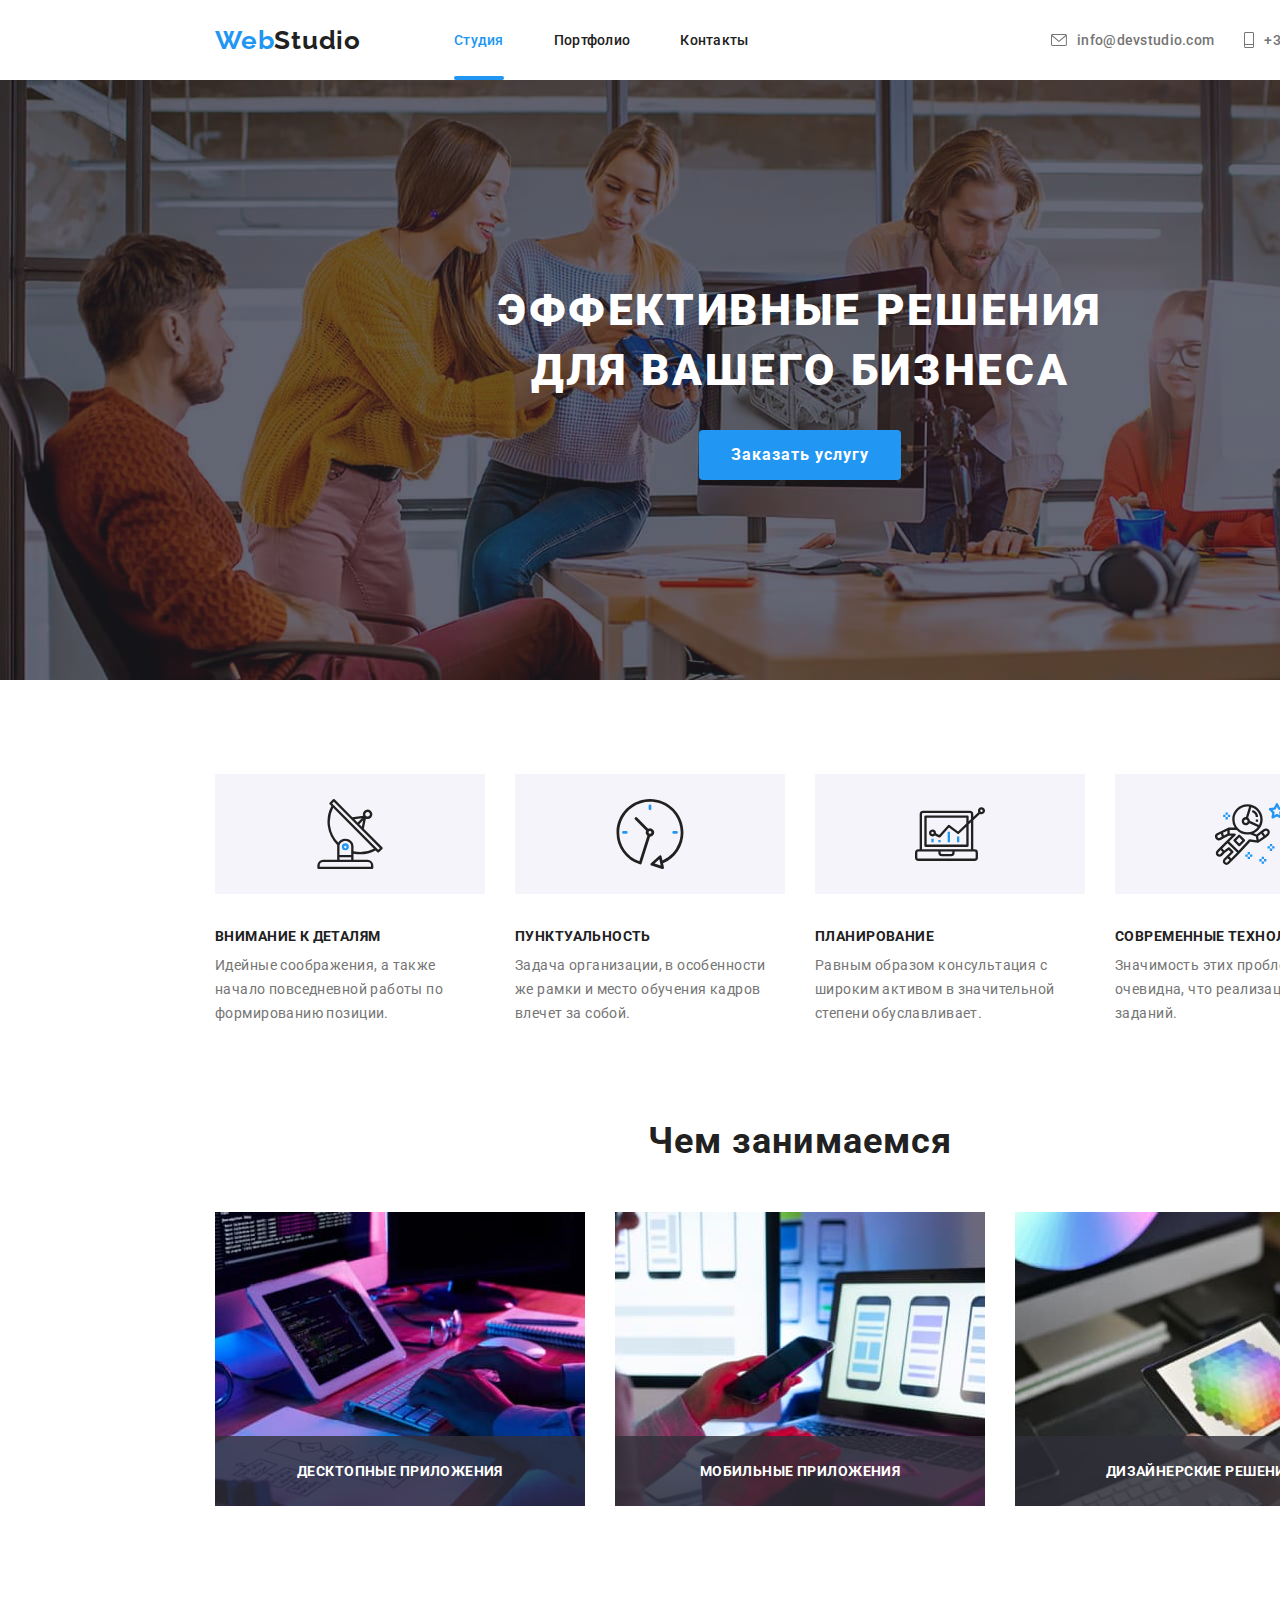
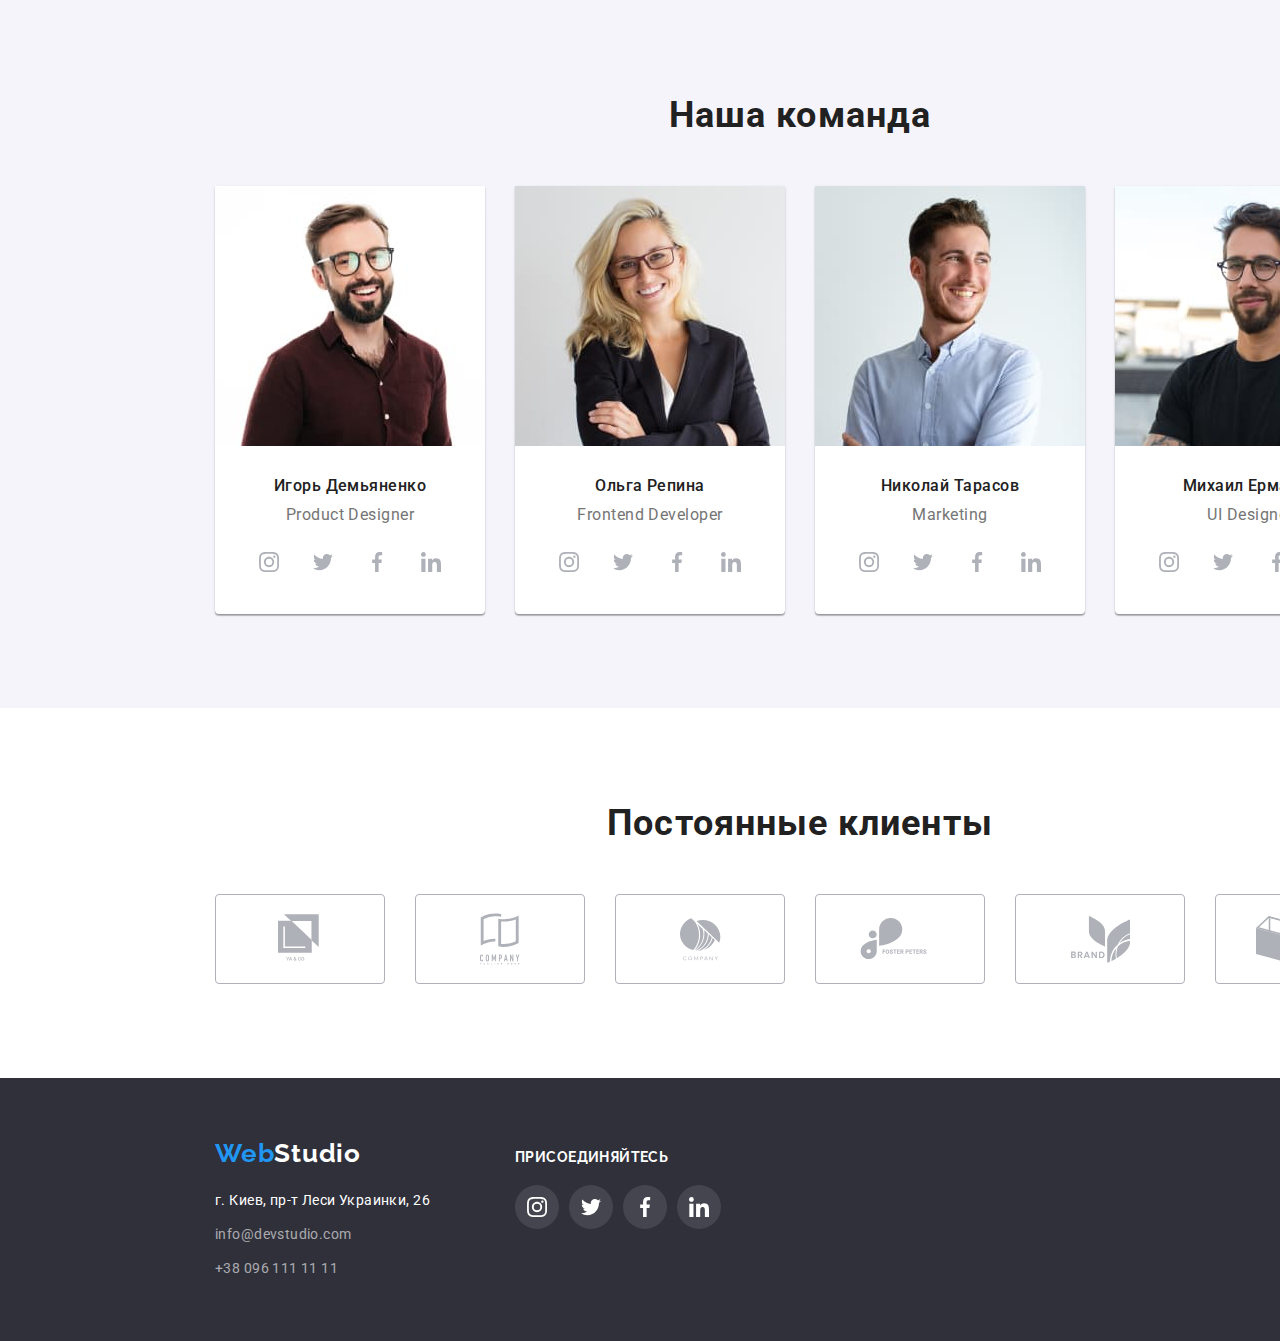
==== index.html @ 49506a16 "Copy HW5" ====
<!DOCTYPE html>
<html lang="ru">
  <head>
    <meta charset="UTF-8" />
    <meta name="viewport" content="width=device-width, initial-scale=1.0" />
    <title>Студия</title>
    <link
      rel="stylesheet"
      href="https://cdnjs.cloudflare.com/ajax/libs/modern-normalize/1.0.0/modern-normalize.css"
    />
    <link
      href="https://fonts.googleapis.com/css2?family=Raleway:wght@700&family=Roboto:wght@400;500;700;900&display=swap"
      rel="stylesheet"
    />
    <link rel="stylesheet" href="./css/styles.css" />
  </head>
  <body>
    <header class="header">
      <div class="container">
        <a class="logo link" href="./index.html">
          <span class="logo-accent">Web</span>Studio
        </a>
        <nav class="navigation">
          <ul class="navigation-list list">
            <li class="navigation-list-item">
              <a class="navigation-list-link link current" href="./index.html"
                >Студия</a
              >
            </li>
            <li class="navigation-list-item">
              <a class="navigation-list-link link" href="./portfolio.html"
                >Портфолио</a
              >
            </li>
            <li class="navigation-list-item">
              <a class="navigation-list-link link" href="">Контакты</a>
            </li>
          </ul>
        </nav>
        <address class="address">
          <ul class="address-list list">
            <li class="address-list-item">
              <a class="header-mail-link link" href="mailto:info@devstudio.com">
                <svg width="16" height="12">
                  <use href="./images/sprite.svg#icon-envelope"></use>
                </svg>
                info@devstudio.com</a
              >
            </li>
            <li class="address-list-item">
              <a class="header-tel-link link" href="tel:+380961111111">
                <svg width="10" height="16">
                  <use href="./images/sprite.svg#icon-phone"></use>
                </svg>
                +38 096 111 11 11</a
              >
            </li>
          </ul>
        </address>
      </div>
    </header>
    <main>
      <!--Hero-->
      <section class="hero">
        <div class="container">
          <h1 class="hero-title">Эффективные решения для вашего бизнеса</h1>
          <button data-modal-open class="modal-btn" type="button">
            Заказать услугу
          </button>
        </div>
      </section>
      <!--Features-->
      <section class="features">
        <h2 class="features-title">Особенности</h2>
        <ul class="features-list list container">
          <li class="features-list-item">
            <svg width="270" height="120">
              <use href="./images/sprite.svg#icon-antenna"></use>
            </svg>
            <h3 class="features-list-item-title">Внимание к деталям</h3>
            <p class="features-list-item-description">
              Идейные соображения, а также начало повседневной работы по
              формированию позиции.
            </p>
          </li>
          <li class="features-list-item">
            <svg width="270" height="120">
              <use href="./images/sprite.svg#icon-clock"></use>
            </svg>
            <h3 class="features-list-item-title">Пунктуальность</h3>
            <p class="features-list-item-description">
              Задача организации, в особенности же рамки и место обучения кадров
              влечет за собой.
            </p>
          </li>
          <li class="features-list-item">
            <svg width="270" height="120">
              <use href="./images/sprite.svg#icon-diagram"></use>
            </svg>
            <h3 class="features-list-item-title">Планирование</h3>
            <p class="features-list-item-description">
              Равным образом консультация с широким активом в значительной
              степени обуславливает.
            </p>
          </li>
          <li class="features-list-item">
            <svg width="270" height="120">
              <use href="./images/sprite.svg#icon-astronaut"></use>
            </svg>
            <h3 class="features-list-item-title">Современные технологии</h3>
            <p class="features-list-item-description">
              Значимость этих проблем настолько очевидна, что реализация
              плановых заданий.
            </p>
          </li>
        </ul>
      </section>
      <!--Services-->
      <section class="sercvices">
        <div class="container">
          <h2 class="title services-title">Чем занимаемся</h2>
          <ul class="services-list list">
            <li class="services-list-item">
              <img
                class="services-list-img"
                src="./images/mainpage/services/service1.jpg"
                alt="человек пишет код на компьютере"
                width="370"
                height="294"
              />
              <p>Десктопные приложения</p>
            </li>
            <li class="services-list-item">
              <img
                class="services-list-img"
                src="./images/mainpage/services/service2.jpg"
                alt="человек сморит на ноутбуке дизайны мобильных приложений и держит смартфон в руках"
                width="370"
                height="294"
              />
              <p>Мобильные приложения</p>
            </li>
            <li class="services-list-item">
              <img
                class="services-list-img"
                src="./images/mainpage/services/service3.jpg"
                alt="руки человека держат планшет с изображением палитры цветов"
                width="370"
                height="294"
              />
              <p>Дизайнерские решения</p>
            </li>
          </ul>
        </div>
      </section>
      <!--Our Team-->
      <section class="team">
        <div class="container">
          <h2 class="title team-title">Наша команда</h2>
          <ul class="team-list list">
            <li class="team-list-item">
              <img
                class="team-list-img"
                src="./images/mainpage/team/team-member1.jpg"
                alt="мужчина в очках и коричневой ребашке улыбаеться"
                width="270"
                height="260"
              />
              <h3 class="team-list-subtitle">Игорь Демьяненко</h3>
              <p class="team-list-item-description" lang="en">
                Product Designer
              </p>
              <ul class="social-links list">
                <li class="social-link-item">
                  <a
                    class="team-social-link link"
                    href=""
                    aria-label="instagram"
                  >
                    <svg width="20" height="20">
                      <use href="./images/sprite.svg#icon-instagram"></use>
                    </svg>
                  </a>
                </li>
                <li class="social-link-item">
                  <a class="team-social-link link" href="" aria-label="twitter">
                    <svg width="20" height="20">
                      <use href="./images/sprite.svg#icon-twitter"></use>
                    </svg>
                  </a>
                </li>
                <li class="social-link-item">
                  <a
                    class="team-social-link link"
                    href=""
                    aria-label="facebook"
                  >
                    <svg width="20" height="20">
                      <use href="./images/sprite.svg#icon-facebook"></use>
                    </svg>
                  </a>
                </li>
                <li class="social-link-item">
                  <a
                    class="team-social-link link"
                    href=""
                    aria-label="linkedin"
                  >
                    <svg width="20" height="20">
                      <use href="./images/sprite.svg#icon-linkedin"></use>
                    </svg>
                  </a>
                </li>
              </ul>
            </li>
            <li class="team-list-item">
              <img
                class="team-list-img"
                src="./images/mainpage/team/team-member2.jpg"
                alt="женщина в очках и черном педжаке улыбаеться"
                width="270"
                height="260"
              />
              <h3 class="team-list-subtitle">Ольга Репина</h3>
              <p class="team-list-item-description" lang="en">
                Frontend Developer
              </p>
              <ul class="social-links list">
                <li class="social-link-item">
                  <a
                    class="team-social-link link"
                    href=""
                    aria-label="instagram"
                  >
                    <svg width="20" height="20">
                      <use href="./images/sprite.svg#icon-instagram"></use>
                    </svg>
                  </a>
                </li>
                <li class="social-link-item">
                  <a class="team-social-link link" href="" aria-label="twitter">
                    <svg width="20" height="20">
                      <use href="./images/sprite.svg#icon-twitter"></use>
                    </svg>
                  </a>
                </li>
                <li class="social-link-item">
                  <a
                    class="team-social-link link"
                    href=""
                    aria-label="facebook"
                  >
                    <svg width="20" height="20">
                      <use href="./images/sprite.svg#icon-facebook"></use>
                    </svg>
                  </a>
                </li>
                <li class="social-link-item">
                  <a
                    class="team-social-link link"
                    href=""
                    aria-label="linkedin"
                  >
                    <svg width="20" height="20">
                      <use href="./images/sprite.svg#icon-linkedin"></use>
                    </svg>
                  </a>
                </li>
              </ul>
            </li>
            <li class="team-list-item">
              <img
                class="team-list-img"
                src="./images/mainpage/team/team-member3.jpg"
                alt="мужчина в белой ребашке улыбаеться"
                width="270"
                height="260"
              />
              <h3 class="team-list-subtitle">Николай Тарасов</h3>
              <p class="team-list-item-description" lang="en">Marketing</p>
              <ul class="social-links list">
                <li class="social-link-item">
                  <a
                    class="team-social-link link"
                    href=""
                    aria-label="instagram"
                  >
                    <svg width="20" height="20">
                      <use href="./images/sprite.svg#icon-instagram"></use>
                    </svg>
                  </a>
                </li>
                <li class="social-link-item">
                  <a class="team-social-link link" href="" aria-label="twitter">
                    <svg width="20" height="20">
                      <use href="./images/sprite.svg#icon-twitter"></use>
                    </svg>
                  </a>
                </li>
                <li class="social-link-item">
                  <a
                    class="team-social-link link"
                    href=""
                    aria-label="facebook"
                  >
                    <svg width="20" height="20">
                      <use href="./images/sprite.svg#icon-facebook"></use>
                    </svg>
                  </a>
                </li>
                <li class="social-link-item">
                  <a
                    class="team-social-link link"
                    href=""
                    aria-label="linkedin"
                  >
                    <svg width="20" height="20">
                      <use href="./images/sprite.svg#icon-linkedin"></use>
                    </svg>
                  </a>
                </li>
              </ul>
            </li>
            <li class="team-list-item">
              <img
                class="team-list-img"
                src="./images/mainpage/team/team-member4.jpg"
                alt="мужчина в очках и черной футболке улыбаеться"
                width="270"
                height="260"
              />
              <h3 class="team-list-subtitle">Михаил Ермаков</h3>
              <p class="team-list-item-description" lang="en">UI Designer</p>
              <ul class="social-links list">
                <li class="social-link-item">
                  <a
                    class="team-social-link link"
                    href=""
                    aria-label="instagram"
                  >
                    <svg width="20" height="20">
                      <use href="./images/sprite.svg#icon-instagram"></use>
                    </svg>
                  </a>
                </li>
                <li class="social-link-item">
                  <a class="team-social-link link" href="" aria-label="twitter">
                    <svg width="20" height="20">
                      <use href="./images/sprite.svg#icon-twitter"></use>
                    </svg>
                  </a>
                </li>
                <li class="social-link-item">
                  <a
                    class="team-social-link link"
                    href=""
                    aria-label="facebook"
                  >
                    <svg width="20" height="20">
                      <use href="./images/sprite.svg#icon-facebook"></use>
                    </svg>
                  </a>
                </li>
                <li class="social-link-item">
                  <a
                    class="team-social-link link"
                    href=""
                    aria-label="linkedin"
                  >
                    <svg width="20" height="20">
                      <use href="./images/sprite.svg#icon-linkedin"></use>
                    </svg>
                  </a>
                </li>
              </ul>
            </li>
          </ul>
        </div>
      </section>
      <!-- Our clients -->
      <section class="clients">
        <div class="container">
          <h2 class="title clients-title">Постоянные клиенты</h2>
          <ul class="clients-list list">
            <li class="clients-list-item">
              <a class="clients-logo-link" href="">
                <svg width="45" height="50">
                  <use href="./images/sprite.svg#icon-logo-1"></use>
                </svg>
              </a>
            </li>
            <li class="clients-list-item">
              <a class="clients-logo-link" href="">
                <svg width="40" height="52">
                  <use href="./images/sprite.svg#icon-logo-2"></use>
                </svg>
              </a>
            </li>
            <li class="clients-list-item">
              <a class="clients-logo-link" href="">
                <svg width="41" height="43">
                  <use href="./images/sprite.svg#icon-logo-3"></use>
                </svg>
              </a>
            </li>
            <li class="clients-list-item">
              <a class="clients-logo-link" href="">
                <svg width="80" height="42">
                  <use href="./images/sprite.svg#icon-logo-4"></use>
                </svg>
              </a>
            </li>
            <li class="clients-list-item">
              <a class="clients-logo-link" href="">
                <svg width="59" height="47">
                  <use href="./images/sprite.svg#icon-logo-5"></use>
                </svg>
              </a>
            </li>
            <li class="clients-list-item">
              <a class="clients-logo-link" href="">
                <svg width="89" height="46">
                  <use href="./images/sprite.svg#icon-logo-6"></use>
                </svg>
              </a>
            </li>
          </ul>
        </div>
      </section>
    </main>

    <footer class="footer">
      <div class="container">
        <div class="footer-address">
          <a class="logo logo-dark-theme link" href="./index.html">
            <span class="logo-accent">Web</span>Studio
          </a>
          <address class="address">
            <ul class="adress-list list">
              <li class="footer-adress-list-item">
                <a
                  class="adress-list-map link"
                  href="https://www.google.com/maps/place/бул.+Леси+Украинки,+26,+Киев,+02000"
                  target="_blank"
                  >г. Киев, пр-т Леси Украинки, 26
                </a>
              </li>
              <li class="footer-adress-list-item">
                <a
                  class="adress-list-mail link"
                  href="mailto:info@devstudio.com"
                  >info@devstudio.com</a
                >
              </li>
              <li class="footer-adress-list-item">
                <a class="adress-list-tel link" href="tel:+380961111111"
                  >+38 096 111 11 11</a
                >
              </li>
            </ul>
          </address>
        </div>
        <div class="footer-social-links">
          <p>присоединяйтесь</p>
          <ul class="social-links list">
            <li class="social-link-item">
              <a class="footer-social-link link" href="" aria-label="instagram">
                <svg width="20" height="20">
                  <use href="./images/sprite.svg#icon-instagram"></use>
                </svg>
              </a>
            </li>
            <li class="social-link-item">
              <a class="footer-social-link link" href="" aria-label="instagram">
                <svg width="20" height="20">
                  <use href="./images/sprite.svg#icon-twitter"></use>
                </svg>
              </a>
            </li>
            <li class="social-link-item">
              <a class="footer-social-link link" href="" aria-label="instagram">
                <svg width="20" height="20">
                  <use href="./images/sprite.svg#icon-facebook"></use>
                </svg>
              </a>
            </li>
            <li class="social-link-item">
              <a class="footer-social-link link" href="" aria-label="instagram">
                <svg width="20" height="20">
                  <use href="./images/sprite.svg#icon-linkedin"></use>
                </svg>
              </a>
            </li>
          </ul>
        </div>
      </div>
    </footer>
    <!-- Modal window -->
    <div data-modal class="backdrop is-hidden">
      <div class="modal-form">
        <button data-modal-close class="close-btn" type="button">
          <svg width="11" height="11">
            <use href="./images/sprite.svg#close-button"></use>
          </svg>
        </button>
      </div>
    </div>

    <script src="./js/scripts.js"></script>
  </body>
</html>
---- css/styles.css ----
:root {
  --main-font: Roboto, sans-serif;
  --secondary-font: Raleway, sans-serif;
  --title-dark-theme-color: #ffffff;
  --title-dark-theme-color-alpha: rgba(255, 255, 255, 0.6);
  --title-light-theme-color: #212121;
  --description-color: #757575;
  --accent-color: #2196f3;
  --card-bg: #ffffff;
  --ligth-bg: #f5f4fa;
  --icons-light-theme: #afb1b8;
  --transition-function: cubic-bezier(0.4, 0, 0.2, 1);
  --transition-duration: 250ms;
}

body {
  font-family: var(--main-font);
  font-style: normal;
  width: 1600px;
  margin: 0 auto;
}

.list {
  margin: 0;
  padding: 0;
  list-style: none;
}

.link {
  text-decoration: none;
  display: block;
}

.address {
  font-style: normal;
}

/* =============== COMPONENTS ===================== */
.title {
  font-weight: 700;
  font-size: 36px;
  line-height: 1.167;
  text-align: center;
  letter-spacing: 0.03em;
  color: var(--title-light-theme-color);
}

.container {
  width: 1200px;
  padding-left: 15px;
  padding-right: 15px;
  margin-left: auto;
  margin-right: auto;
}

.social-links {
  display: flex;
}

.social-link-item:not(:first-child) {
  margin-left: 10px;
}

/* =============== END COMPONENTS ===================== */

/* =============== HEADER ===================== */
.header {
  position: fixed;
  top: 0;
  width: 1600px;
  background: var(--card-bg);
  z-index: 1;
}

.logo {
  font-family: var(--secondary-font);
  font-style: normal;
  font-weight: 700;
  font-size: 26px;
  line-height: 1.192;
  letter-spacing: 0.03em;
  color: var(--title-light-theme-color);
}

.logo-accent {
  color: var(--accent-color);
}

.logo-dark-theme {
  color: var(--title-dark-theme-color);
}
.header > .container {
  display: flex;
  justify-content: start;
  align-items: center;
}

.navigation-list {
  display: flex;
  margin-left: 93px;
}

.navigation-list-item:not(:first-child) {
  margin-left: 50px;
}

.navigation-list-link {
  padding-top: 32px;
  padding-bottom: 32px;

  font-weight: 500;
  font-size: 14px;
  line-height: 1.143;
  letter-spacing: 0.02em;
  color: var(--title-light-theme-color);

  transition-property: color;
  transition-duration: var(--transition-duration);
  transition-timing-function: var(--transition-function);
}

.header-mail-link,
.header-tel-link {
  transition-property: color;
  transition-duration: var(--transition-duration);
  transition-timing-function: var(--transition-function);
}

.navigation-list-link:hover,
.navigation-list-link:focus,
.header-mail-link:hover,
.header-mail-link:focus,
.header-tel-link:hover,
.header-tel-link:focus {
  color: var(--accent-color);
}
.address {
  margin-left: auto;
}
.address-list {
  display: flex;
}

.address-list-item:not(:first-child) {
  margin-left: 30px;
}

.header-mail-link,
.header-tel-link {
  display: flex;
  align-items: center;
  padding-top: 32px;
  padding-bottom: 32px;

  font-weight: 500;
  font-size: 14px;
  line-height: 1.143;
  letter-spacing: 0.02em;
  color: var(--description-color);
}
.header-mail-link > svg,
.header-tel-link > svg {
  fill: #757575;
  margin-right: 10px;

  transition-property: fill;
  transition-duration: var(--transition-duration);
  transition-timing-function: var(--cubic-bezier);
}

.header-mail-link:hover > svg,
.header-mail-link:focus > svg,
.header-tel-link:hover > svg,
.header-tel-link:focus > svg {
  fill: #2196f3;
}

/* =============== END HEADER ===================== */

/* =============== HERO ===================== */
.hero {
  background-color: #c4c4c4;
  text-align: center;
  background-image: linear-gradient(
      rgba(47, 48, 58, 0.4),
      rgba(47, 48, 58, 0.4)
    ),
    url(../images/mainpage/bd-hero.jpg);
  background-repeat: no-repeat;
  object-position: center;
  object-fit: contain;
}

.hero .container {
  padding: 200px 250px;
}

.hero-title {
  margin-top: 0;
  margin-bottom: 30px;
  padding: 0;
  display: inline-block;

  font-weight: 900;
  font-size: 44px;
  line-height: 1.364;
  text-align: center;
  letter-spacing: 0.06em;
  text-transform: uppercase;
  color: var(--title-dark-theme-color);
}

.modal-btn {
  font-weight: 700;
  font-size: 16px;
  line-height: 1.875;
  letter-spacing: 0.06em;
  color: var(--title-dark-theme-color);

  padding: 10px 32px;
  border-radius: 4px;
  border-style: none;
  text-align: center;
  background: var(--accent-color);
}
/* =============== END HERO ===================== */

/* =============== FEATURES ===================== */

.features-title {
  display: none;
  justify-content: space-between;
}

.features-list {
  display: flex;
  padding-top: 94px;
  padding-bottom: 94px;
}
.features-list-item {
  width: calc((100%-90px) / 4);
  align-items: flex-start;
}
.features-list-item:not(:first-child) {
  margin-left: 30px;
}

.features-list-item > svg {
  padding: 25px 100px;
  margin-bottom: 30px;
  background-color: var(--ligth-bg);
}

.features-list-item-title {
  margin-top: 0;
  margin-bottom: 10px;
  font-weight: 700;
  font-size: 14px;
  line-height: 1.143;
  letter-spacing: 0.03em;
  text-transform: uppercase;
  color: var(--title-light-theme-color);
}

.features-list-item-description {
  margin: 0;
  font-weight: 400;
  font-size: 14px;
  line-height: 1.714;
  letter-spacing: 0.03em;
  color: var(--description-color);
}
/* =============== END FEATURES ===================== */

/* =============== SERVICES ===================== */
.services-title {
  margin-top: 0;
  margin-bottom: 50px;
}

.services-list {
  display: flex;
}

.sercvices .container {
  padding-bottom: 94px;
}
.services-list-item {
  display: flex;
  flex-flow: column;
  position: relative;

  width: calc((100%-60px) / 3);
}

.services-list-item:not(:first-child) {
  margin-left: 30px;
}

.services-list-item > p {
  margin: 0;
  align-self: center;
  width: 100%;
  padding-top: 27px;
  padding-bottom: 27px;
  padding-left: 15px;
  padding-right: 15px;
  background-color: rgba(47, 48, 58, 0.8);

  position: absolute;
  bottom: 0%;

  font-weight: bold;
  color: var(--title-dark-theme-color);
  font-size: 14px;
  line-height: 1, 143;
  text-align: center;
  letter-spacing: 0.03em;
  text-transform: uppercase;
}
/* =============== END SERVICES ===================== */

/* =============== TEAM ===================== */

.team {
  background: var(--ligth-bg);
  padding-top: 94px;
  padding-bottom: 94px;
}
.team-list {
  display: flex;
}

.team-list-item {
  display: flex;
  flex-flow: column;
  align-items: center;
  background: var(--card-bg);
  width: calc((100%-90px) / 4);
  padding-bottom: 30px;
  box-shadow: 0px 1px 3px rgba(0, 0, 0, 0.12), 0px 1px 1px rgba(0, 0, 0, 0.14),
    0px 2px 1px rgba(0, 0, 0, 0.2);
  border-radius: 0px 0px 4px 4px;
}

.team-list-item:not(:first-child) {
  margin-left: 30px;
}

.team-title {
  margin-top: 0;
  margin-bottom: 50px;
}
.team-list-img {
  margin-bottom: 30px;
}
.team-list-subtitle {
  margin-top: 0px;
  margin-bottom: 10px;

  font-weight: 500;
  font-size: 16px;
  line-height: 1.188;
  text-align: center;
  letter-spacing: 0.03em;
  color: var(--title-light-theme-color);
}

.team-list-item-description {
  margin-top: 0px;
  margin-bottom: 16px;
  font-weight: 400;
  font-size: 16px;
  line-height: 1.188;
  text-align: center;
  letter-spacing: 0.03em;
  color: var(--description-color);
}

.team-social-link {
  display: flex;
  justify-content: center;
  width: 44px;
  height: 44px;
  border-radius: 50%;

  transition-property: background-color;
  transition-duration: var(--transition-duration);
  transition-timing-function: var(--transition-function);
}

.team-social-link:hover,
.team-social-link:focus {
  background-color: var(--accent-color);
}

.team-social-link > svg {
  align-self: center;
  fill: var(--icons-light-theme);

  transition-property: fill;
  transition-duration: var(--transition-duration);
  transition-timing-function: var(--transition-function);
}

.team-social-link:hover > svg,
.team-social-link:focus > svg {
  fill: var(--title-dark-theme-color);
}

/* =============== END TEAM ===================== */

/* =============== CLIENTS ===================== */
.clients {
  padding-top: 94px;
  padding-bottom: 94px;
}

.clients-title {
  margin-top: 0;
  margin-bottom: 50px;
}

.clients-list {
  display: flex;
}

.clients-list-item:not(:first-child) {
  margin-left: 30px;
}

.clients-logo-link {
  display: flex;
  justify-content: center;
  width: 170px;
  height: 90px;
  border: 1px solid var(--icons-light-theme);
  box-sizing: border-box;
  border-radius: 4px;

  transition-property: border-color;
  transition-duration: var(--transition-duration);
  transition-timing-function: var(--transition-function);
}

.clients-logo-link:hover,
.clients-logo-link:focus {
  border-color: var(--accent-color);
}

.clients-logo-link > svg {
  align-self: center;
  fill: var(--icons-light-theme);

  transition-property: fill;
  transition-duration: var(--transition-duration);
  transition-timing-function: var(--transition-function);
}

.clients-logo-link:hover > svg,
.clients-logo-link:focus > svg {
  fill: var(--accent-color);
}
/* =============== END CLIENTS ===================== */

/* =============== FOOTER ===================== */
.footer {
  background: #2f303a;
  padding-top: 60px;
  padding-bottom: 60px;
}

.adress-list-map,
.adress-list-mail,
.adress-list-tel {
  display: inline-block;
  font-weight: 400;
  font-size: 14px;
  line-height: 1.714;
  letter-spacing: 0.03em;
  color: var(--title-dark-theme-color);
}
.adress-list-mail,
.adress-list-tel {
  color: var(--title-dark-theme-color-alpha);
}

.footer .logo {
  display: inline-block;
  margin-bottom: 20px;
}

.adress-list-map,
.adress-list-mail {
  margin-bottom: 10px;
}

.footer .container {
  display: flex;
  align-items: baseline;
}

.footer-social-links {
  margin-left: 85px;
}

.footer-social-links > p {
  margin-top: 0px;
  margin-bottom: 20px;
  color: var(--title-dark-theme-color);
  font-family: var(--secondary-font);
  font-weight: bold;
  font-size: 14px;
  line-height: 1.143;
  letter-spacing: 0.03em;
  text-transform: uppercase;
}

.footer-social-link {
  display: flex;
  justify-content: center;
  width: 44px;
  height: 44px;
  background-color: rgba(255, 255, 255, 0.1);
  border-radius: 50%;

  transition-property: background-color;
  transition-duration: var(--transition-duration);
  transition-timing-function: var(--transition-function);
}

.footer-social-link:hover,
.footer-social-link:focus {
  background-color: var(--accent-color);
}

.footer-social-link > svg {
  align-self: center;
  fill: var(--title-dark-theme-color);
}

/* =============== END FOOTER ===================== */

/* =============== MODAL WINDOW ===================== */
.backdrop {
  position: fixed;
  top: 0;
  z-index: 1;

  width: 1600px;
  height: 1024px;
  background: rgba(0, 0, 0, 0.2);
  opacity: 1;

  transition: opacity var(--transition-duration) var(--transition-function);
}

.backdrop.is-hidden {
  opacity: 0;
  pointer-events: none;
}

.modal-form {
  position: absolute;
  top: 50%;
  left: 50%;

  padding: 40px;
  min-width: 528px;
  min-height: 581px;

  background: var(--card-bg);

  transform: translate(-50%, -50%) scale(1);
  transition: transform var(--transition-duration) var(--transition-function);
}

.backdrop.is-hidden .modal-form {
  transform: translate(-50%, -50%) scale(0.7);
}

.close-btn {
  width: 30px;
  height: 30px;
  position: absolute;
  top: 8px;
  right: 8px;

  border-radius: 50%;
  background: #ffffff;
  border: 1px solid rgba(0, 0, 0, 0.1);
}

.close-btn > svg {
  transition-property: fill;
  transition-duration: var(--transition-duration);
  transition-timing-function: var(--transition-function);
}

.close-btn:hover > svg,
.close-btn:focus > svg {
  fill: #2196f3;
}

/* =============== END MODAL WINDOW ===================== */

/* =========================== PORTFOLIO PAGE ===================== */
/* ================================================================== */
.portfolio-title {
  display: none;
}

.portfolio .container {
  padding-top: 94px;
  padding-bottom: 94px;
}

/* ==========================FILTER======================== */
.filter-btn {
  padding: 6px 22px;
  border-radius: 4px;
  border-style: none;

  font-weight: 500;
  font-size: 16px;
  line-height: 1.625;
  text-align: center;
  letter-spacing: 0.03em;
  color: var(--title-light-theme-color);

  transition: color var(--transition-duration) var(--transition-function),
    background var(--transition-duration) var(--transition-function);
}
.filter-buttons-list {
  display: flex;
  align-items: center;
  justify-content: center;
  margin-bottom: 50px;
}

.filter-buttons-list > li:not(:first-child) {
  margin-left: 8px;
}

.filter-btn:hover,
.filter-btn:focus {
  color: var(--title-dark-theme-color);
  background: var(--accent-color);
}
/* ========================== END FILTER======================== */

/* =============== PORTFOLIO PROJECTS ===================== */

.projects-list {
  display: flex;
  flex-flow: wrap;
}

.project-link {
  width: 370px;
  box-shadow: none;

  transition-property: box-shadow;
  transition-duration: var(--transition-duration);
  transition-timing-function: var(--transition-function);
}

.project-link:hover,
.project-link:focus {
  box-shadow: 0px 1px 1px rgba(0, 0, 0, 0.12), 0px 4px 4px rgba(0, 0, 0, 0.06),
    1px 4px 6px rgba(0, 0, 0, 0.16);
}

.projects-list-item:not(:nth-child(3n)) {
  margin-right: 30px;
}

.projects-list-item:not(:nth-last-child(-n + 3)) {
  margin-bottom: 30px;
}

.project-overlay {
  overflow: hidden;
  position: relative;
  height: 294px;
}

.project-description {
  position: absolute;
  top: 0%;
  width: 370px;
  height: 100%;

  margin: 0;
  padding: 63px 24px;
  background: rgba(33, 150, 243, 0.9);

  color: var(--title-dark-theme-color);
  font-weight: 400;
  font-size: 18px;
  line-height: 1.556;
  letter-spacing: 0.03em;

  transform: translateY(100%);
  transition-property: transform;
  transition-duration: var(--transition-duration);
  transition-timing-function: var(--transition-function);
}

.project-link:hover .project-description,
.project-link:focus .project-description {
  transform: translateY(0);
}

.project-title {
  margin-top: 0px;
  margin-bottom: 4px;
  padding-left: 24px;
  padding-right: 24px;

  font-weight: 700;
  font-size: 18px;
  line-height: 2;
  letter-spacing: 0.06em;
  color: var(--title-light-theme-color);
}

.project-subtitle {
  margin-top: 0px;
  margin-bottom: 0px;
  padding-left: 24px;
  padding-right: 24px;

  font-weight: 400;
  font-size: 16px;
  line-height: 1.875;
  letter-spacing: 0.03em;
  color: var(--description-color);
}

.project-titles-overlay {
  border: 1px solid #eeeeee;
  border-top-style: none;
  padding-bottom: 20px;
  padding-top: 20px;
}
/* =============== END PORTFOLIO PROJECTS ===================== */

.current {
  display: flex;
  flex-flow: column;
  position: relative;
  color: var(--accent-color);
}
.current:after {
  content: "";
  width: 100%;
  height: 4px;
  border-radius: 2px;

  position: absolute;
  bottom: 0%;

  background: var(--accent-color);
}

/* ======================================= */
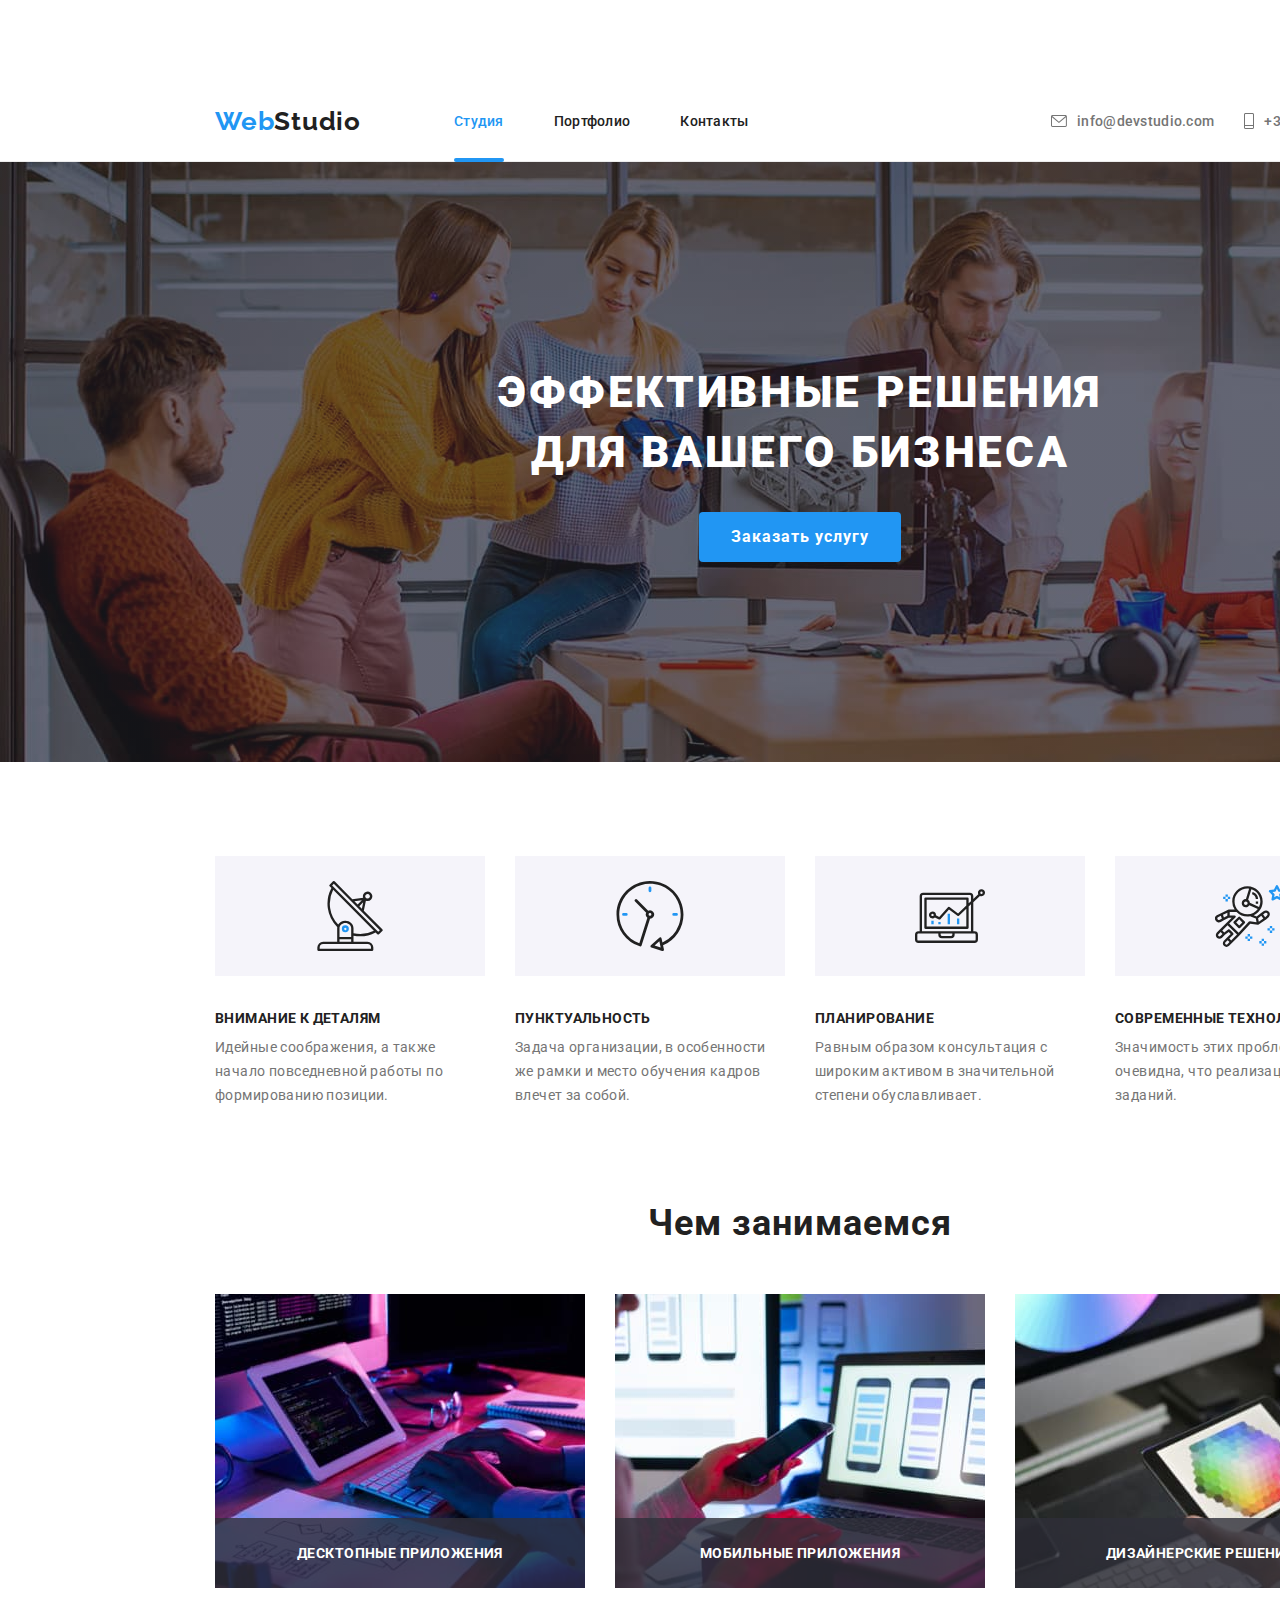
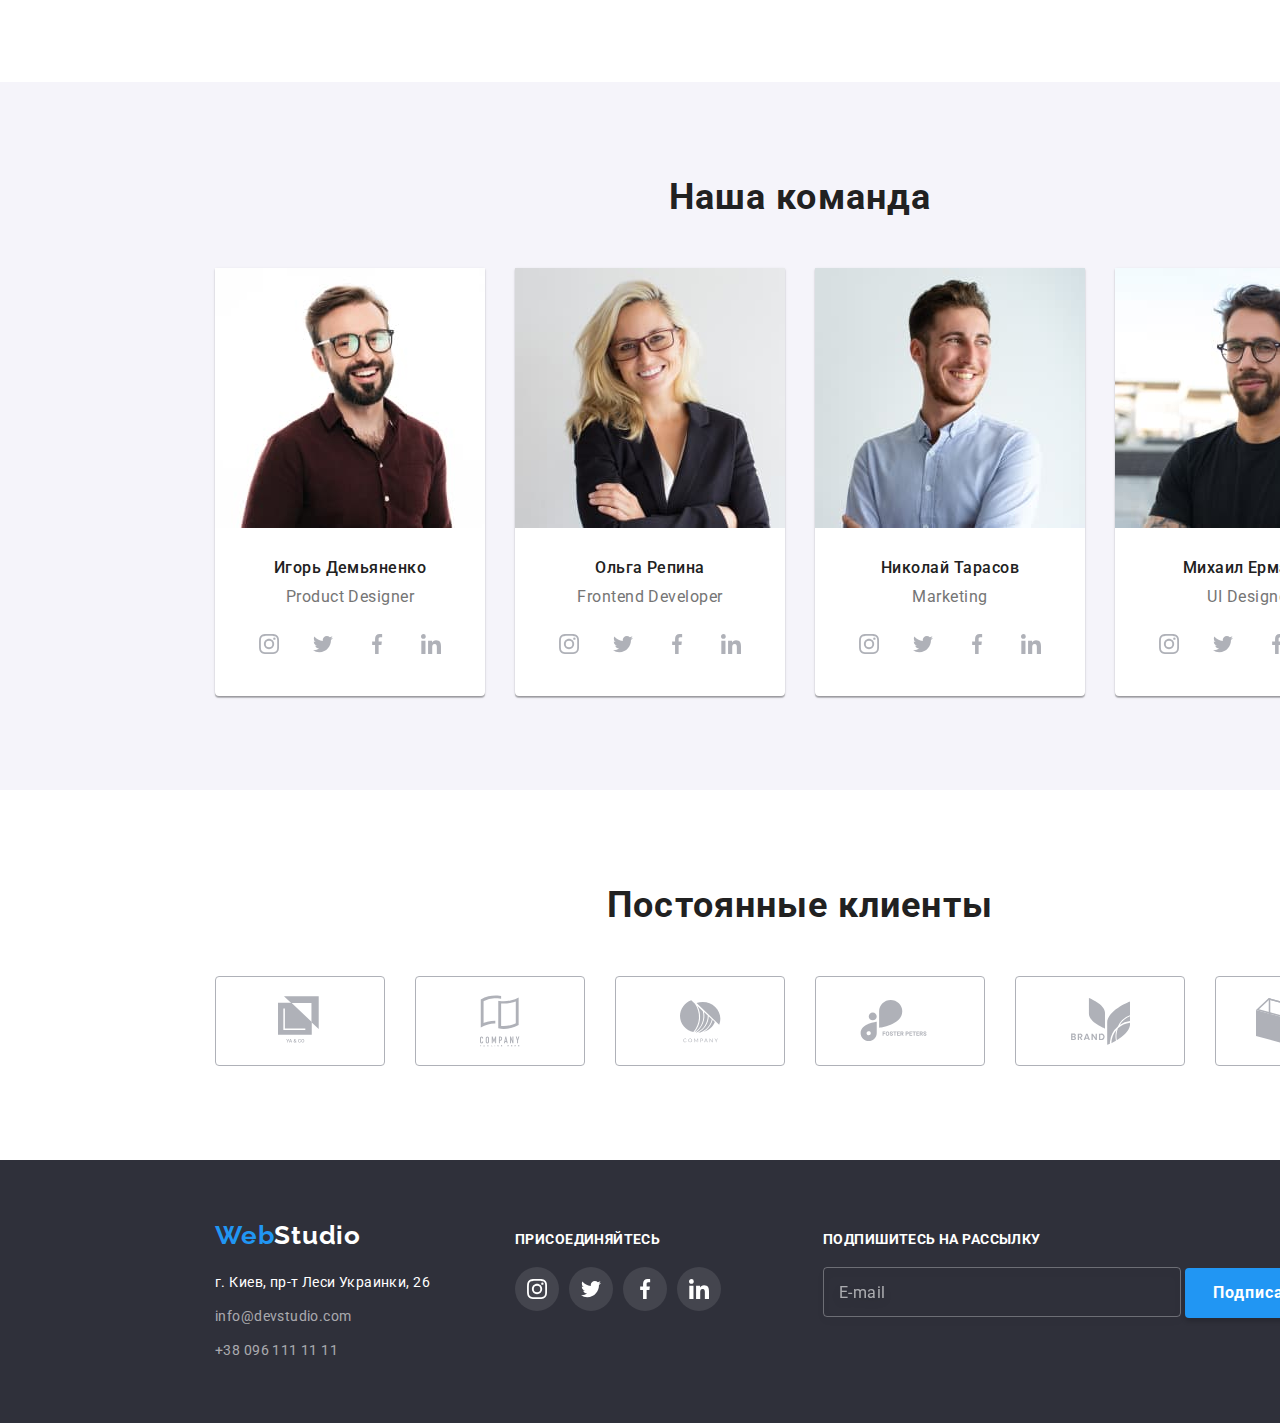
==== commit ae0f7ff1: "Add subscribe form in footer" ====
--- a/index.html
+++ b/index.html
@@ -493,6 +493,16 @@
             </li>
           </ul>
         </div>
+        <form class="subscribe-form">
+          <p>Подпишитесь на рассылку</p>
+          <input type="email" name="email" placeholder="E-mail" />
+          <button class="subscribe-btn" type="submit">
+            Подписаться
+            <svg width="24" height="24">
+              <use href="./images/sprite.svg#icon-send"></use>
+            </svg>
+          </button>
+        </form>
       </div>
     </footer>
     <!-- Modal window -->
--- a/css/styles.css
+++ b/css/styles.css
@@ -65,11 +65,12 @@
 
 /* =============== HEADER ===================== */
 .header {
-  position: fixed;
+  /* position: fixed;
   top: 0;
   width: 1600px;
   background: var(--card-bg);
-  z-index: 1;
+  z-index: 1; */
+  border-bottom: 1px solid #ececec;
 }
 
 .logo {
@@ -504,11 +505,12 @@
   margin-left: 85px;
 }
 
-.footer-social-links > p {
+.footer-social-links > p,
+.subscribe-form > p {
   margin-top: 0px;
   margin-bottom: 20px;
   color: var(--title-dark-theme-color);
-  font-family: var(--secondary-font);
+  font-family: var(--main-font);
   font-weight: bold;
   font-size: 14px;
   line-height: 1.143;
@@ -537,6 +539,55 @@
 .footer-social-link > svg {
   align-self: center;
   fill: var(--title-dark-theme-color);
+}
+
+.subscribe-form {
+  margin-left: auto;
+}
+
+.subscribe-form input {
+  width: 358px;
+  height: 50px;
+  padding: 15px;
+
+  color: var(--title-dark-theme-color);
+
+  background: transparent;
+  border: 1px solid rgba(255, 255, 255, 0.3);
+  filter: drop-shadow(0px 4px 4px rgba(0, 0, 0, 0.15));
+  border-radius: 4px;
+}
+
+.subscribe-form input::placeholder {
+  font-size: 16px;
+  line-height: 1.25;
+  letter-spacing: 0.03em;
+  color: var(--title-dark-theme-color-alpha);
+}
+
+.subscribe-btn {
+  display: inline-flex;
+  align-items: center;
+
+  min-width: 200px;
+  padding: 10px 28px;
+  background-color: var(--accent-color);
+
+  font-weight: bold;
+  font-size: 16px;
+  line-height: 1.87;
+  text-align: center;
+  letter-spacing: 0.06em;
+  color: var(--title-dark-theme-color);
+
+  box-shadow: 0px 4px 4px rgba(0, 0, 0, 0.15);
+  border-radius: 4px;
+  border-style: none;
+}
+
+.subscribe-btn > svg {
+  margin-left: 10px;
+  fill: var(--card-bg);
 }
 
 /* =============== END FOOTER ===================== */
@@ -759,7 +810,7 @@
   border-radius: 2px;
 
   position: absolute;
-  bottom: 0%;
+  bottom: -1px;
 
   background: var(--accent-color);
 }
